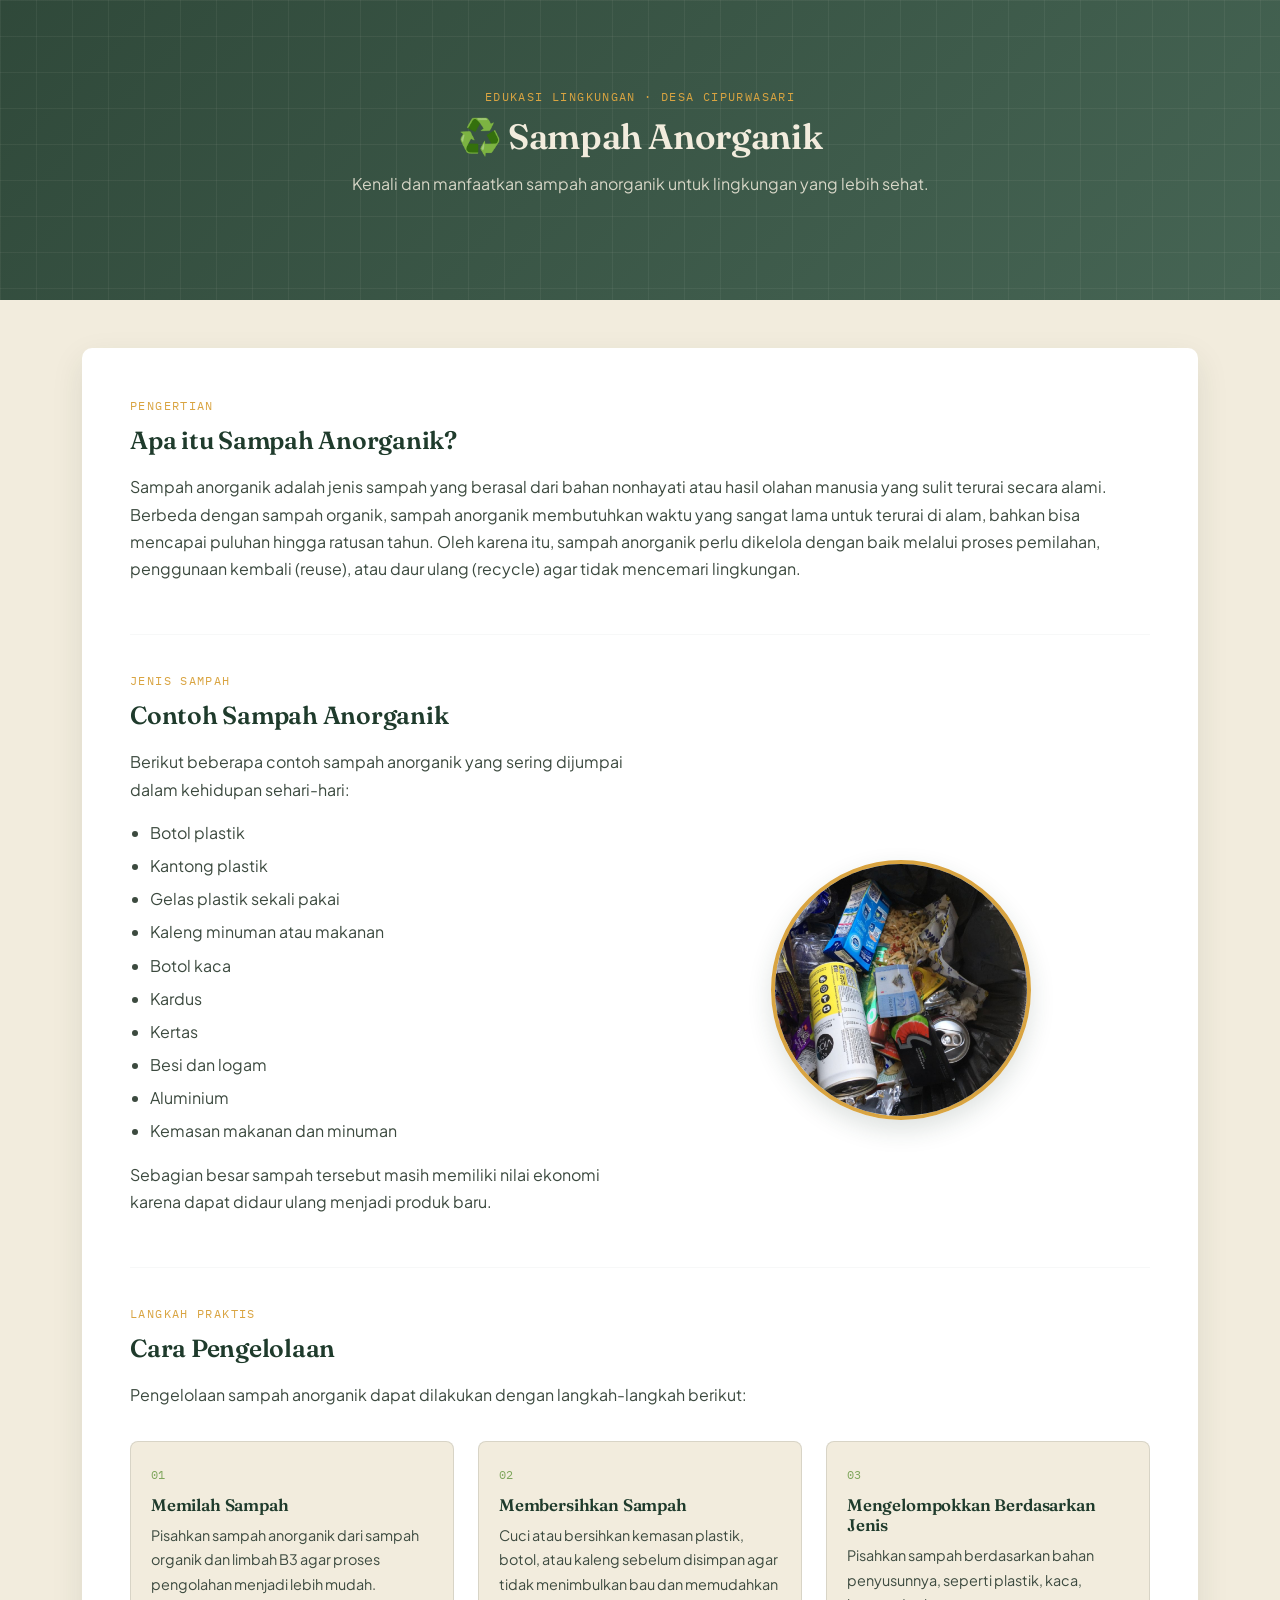
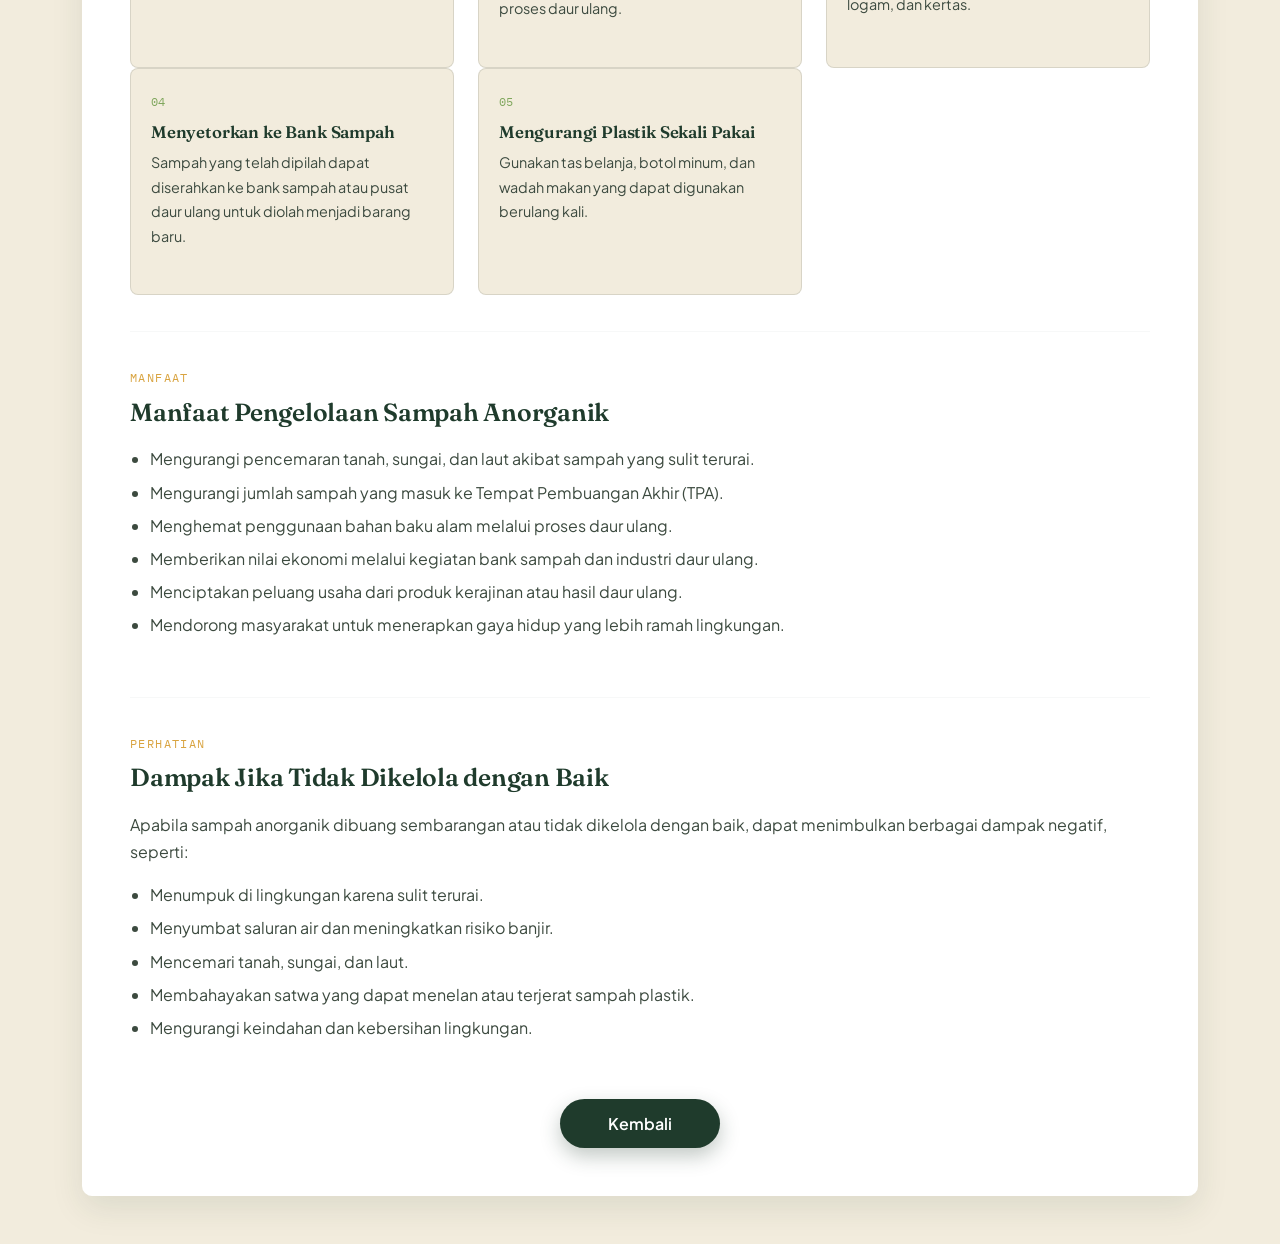
==== edukasi_sampah/anorganik.html @ ffa45c89 "First Commit" ====
<!doctype html>
<html lang="id">
  <head>
    <meta charset="UTF-8" />
    <meta name="viewport" content="width=device-width, initial-scale=1" />
    <title>Sampah Anorganik — Edukasi Desa Cipurwasari</title>

    <link rel="preconnect" href="https://fonts.googleapis.com" />
    <link href="https://fonts.googleapis.com/css2?family=Fraunces:opsz,wght@9..144,400;9..144,500;9..144,600;9..144,700&family=Plus+Jakarta+Sans:wght@400;500;600;700&family=IBM+Plex+Mono:wght@400;500&display=swap" rel="stylesheet" />
    <link href="https://cdn.jsdelivr.net/npm/bootstrap@5.3.3/dist/css/bootstrap.min.css" rel="stylesheet" />

    <style>
      :root {
        --green-deep: #1f3b2c;
        --green-mid: #2e5241;
        --gold: #d9a441;
        --ivory: #f2ecdd;
        --indigo: #2b4570;
        --bamboo: #7fa65c;
        --ink: #182a20;
        --line: rgba(24, 42, 32, 0.12);
      }
      * {
        box-sizing: border-box;
      }
      body {
        background: var(--ivory);
        font-family: "Plus Jakarta Sans", sans-serif;
        color: var(--ink);
        line-height: 1.7;
      }
      h1,
      h2,
      h3,
      h4 {
        font-family: "Fraunces", serif;
        font-weight: 600;
        letter-spacing: -0.01em;
        color: var(--green-deep);
      }
      .eyebrow {
        font-family: "IBM Plex Mono", monospace;
        font-size: 0.72rem;
        letter-spacing: 0.12em;
        text-transform: uppercase;
        color: var(--gold);
        display: block;
        margin-bottom: 10px;
      }

      /* ===== HERO ===== */
      .hero {
        min-height: 300px;
        background: linear-gradient(135deg, rgba(31, 59, 44, 0.92), rgba(46, 82, 65, 0.88)), url("https://i.pinimg.com/736x/19/a7/3b/19a73bc85f03c0e5d55bd42385acf7ff.jpg");
        background-size: cover;
        background-position: center;
        display: flex;
        justify-content: center;
        align-items: center;
        color: var(--ivory);
        text-align: center;
        padding: 40px 24px;
        position: relative;
        overflow: hidden;
      }
      .hero::before {
        content: "";
        position: absolute;
        inset: 0;
        background-image: linear-gradient(rgba(242, 236, 221, 0.06) 1px, transparent 1px), linear-gradient(90deg, rgba(242, 236, 221, 0.06) 1px, transparent 1px);
        background-size: 36px 36px;
      }
      .hero-inner {
        position: relative;
        z-index: 2;
        max-width: 640px;
      }
      .hero h1 {
        color: var(--ivory);
        font-size: 2.2rem;
        margin-bottom: 12px;
      }
      .hero p {
        color: rgba(242, 236, 221, 0.85);
        font-size: 1rem;
      }

      /* ===== CARD / CONTENT ===== */
      .card {
        border: none;
        border-radius: 10px;
        box-shadow: 0 12px 32px rgba(31, 59, 44, 0.1);
        background: #fff;
      }
      .card > .p-5 {
        padding: 48px !important;
      }
      h2 {
        font-size: 1.55rem;
        margin-bottom: 18px;
        text-align: left;
      }
      hr {
        border-top: 1px solid var(--line);
        margin: 36px 0;
      }

      .gambar-anorganik {
        width: 260px;
        height: 260px;
        object-fit: cover;
        border: 4px solid var(--gold);
        box-shadow: 0 10px 24px rgba(31, 59, 44, 0.15);
      }

      ul {
        padding-left: 20px;
      }
      ul li {
        margin-bottom: 6px;
        color: #3c4a3f;
      }
      p {
        color: #3c4a3f;
      }

      /* Numbered step cards for "Cara Pengelolaan" */
      .step {
        background: var(--ivory);
        border: 1px solid var(--line);
        border-radius: 8px;
        padding: 22px 20px;
        height: 100%;
        margin-bottom: 24px;
      }
      .step .step-num {
        font-family: "IBM Plex Mono", monospace;
        font-size: 0.78rem;
        color: var(--bamboo);
        display: block;
        margin-bottom: 10px;
      }
      .step h4 {
        font-size: 1.05rem;
        margin-bottom: 8px;
        color: var(--green-deep);
      }
      .step p {
        font-size: 0.9rem;
        margin-bottom: 0;
      }

      .btn-kembali {
        background-color: var(--green-deep);
        color: #fff;
        width: 160px;
        border-radius: 50px;
        padding: 11px 20px;
        font-weight: 600;
        font-family: "Plus Jakarta Sans", sans-serif;
        display: block;
        margin: 36px auto 0;
        text-align: center;
        text-decoration: none;
        transition: 0.25s ease;
        box-shadow: 0 8px 20px rgba(31, 59, 44, 0.28);
      }
      .btn-kembali:hover {
        background-color: var(--gold);
        color: var(--ink);
        transform: translateY(-2px);
      }
    </style>
  </head>

  <body>
    <section class="hero">
      <div class="hero-inner">
        <span class="eyebrow">Edukasi Lingkungan · Desa Cipurwasari</span>
        <h1>♻️ Sampah Anorganik</h1>
        <p>Kenali dan manfaatkan sampah anorganik untuk lingkungan yang lebih sehat.</p>
      </div>
    </section>

    <div class="container py-5">
      <div class="card p-5">
        <span class="eyebrow">Pengertian</span>
        <h2>Apa itu Sampah Anorganik?</h2>
        <p>
          Sampah anorganik adalah jenis sampah yang berasal dari bahan nonhayati atau hasil olahan manusia yang sulit terurai secara alami. Berbeda dengan sampah organik, sampah anorganik membutuhkan waktu yang sangat lama untuk terurai di
          alam, bahkan bisa mencapai puluhan hingga ratusan tahun. Oleh karena itu, sampah anorganik perlu dikelola dengan baik melalui proses pemilahan, penggunaan kembali (reuse), atau daur ulang (recycle) agar tidak mencemari lingkungan.
        </p>

        <hr />

        <span class="eyebrow">Jenis Sampah</span>
        <h2>Contoh Sampah Anorganik</h2>

        <div class="row align-items-center">
          <div class="col-md-6">
            <p>Berikut beberapa contoh sampah anorganik yang sering dijumpai dalam kehidupan sehari-hari:</p>
            <ul>
              <li>Botol plastik</li>
              <li>Kantong plastik</li>
              <li>Gelas plastik sekali pakai</li>
              <li>Kaleng minuman atau makanan</li>
              <li>Botol kaca</li>
              <li>Kardus</li>
              <li>Kertas</li>
              <li>Besi dan logam</li>
              <li>Aluminium</li>
              <li>Kemasan makanan dan minuman</li>
            </ul>
            <p>Sebagian besar sampah tersebut masih memiliki nilai ekonomi karena dapat didaur ulang menjadi produk baru.</p>
          </div>

          <div class="col-md-6">
            <img src="/img/contoh anorganik.png" class="img-fluid rounded-circle d-block mx-auto gambar-anorganik" alt="Sampah Anorganik" />
          </div>
        </div>

        <hr />

        <span class="eyebrow">Langkah Praktis</span>
        <h2>Cara Pengelolaan</h2>
        <p>Pengelolaan sampah anorganik dapat dilakukan dengan langkah-langkah berikut:</p>

        <div class="row mt-3">
          <div class="col-md-4">
            <div class="step">
              <span class="step-num">01</span>
              <h4>Memilah Sampah</h4>
              <p>Pisahkan sampah anorganik dari sampah organik dan limbah B3 agar proses pengolahan menjadi lebih mudah.</p>
            </div>
          </div>
          <div class="col-md-4">
            <div class="step">
              <span class="step-num">02</span>
              <h4>Membersihkan Sampah</h4>
              <p>Cuci atau bersihkan kemasan plastik, botol, atau kaleng sebelum disimpan agar tidak menimbulkan bau dan memudahkan proses daur ulang.</p>
            </div>
          </div>
          <div class="col-md-4">
            <div class="step">
              <span class="step-num">03</span>
              <h4>Mengelompokkan Berdasarkan Jenis</h4>
              <p>Pisahkan sampah berdasarkan bahan penyusunnya, seperti plastik, kaca, logam, dan kertas.</p>
            </div>
          </div>
          <div class="col-md-4">
            <div class="step">
              <span class="step-num">04</span>
              <h4>Menyetorkan ke Bank Sampah</h4>
              <p>Sampah yang telah dipilah dapat diserahkan ke bank sampah atau pusat daur ulang untuk diolah menjadi barang baru.</p>
            </div>
          </div>
          <div class="col-md-4">
            <div class="step">
              <span class="step-num">05</span>
              <h4>Mengurangi Plastik Sekali Pakai</h4>
              <p>Gunakan tas belanja, botol minum, dan wadah makan yang dapat digunakan berulang kali.</p>
            </div>
          </div>
        </div>

        <hr />

        <span class="eyebrow">Manfaat</span>
        <h2>Manfaat Pengelolaan Sampah Anorganik</h2>
        <ul>
          <li>Mengurangi pencemaran tanah, sungai, dan laut akibat sampah yang sulit terurai.</li>
          <li>Mengurangi jumlah sampah yang masuk ke Tempat Pembuangan Akhir (TPA).</li>
          <li>Menghemat penggunaan bahan baku alam melalui proses daur ulang.</li>
          <li>Memberikan nilai ekonomi melalui kegiatan bank sampah dan industri daur ulang.</li>
          <li>Menciptakan peluang usaha dari produk kerajinan atau hasil daur ulang.</li>
          <li>Mendorong masyarakat untuk menerapkan gaya hidup yang lebih ramah lingkungan.</li>
        </ul>

        <hr />

        <span class="eyebrow">Perhatian</span>
        <h2>Dampak Jika Tidak Dikelola dengan Baik</h2>
        <p>Apabila sampah anorganik dibuang sembarangan atau tidak dikelola dengan baik, dapat menimbulkan berbagai dampak negatif, seperti:</p>
        <ul>
          <li>Menumpuk di lingkungan karena sulit terurai.</li>
          <li>Menyumbat saluran air dan meningkatkan risiko banjir.</li>
          <li>Mencemari tanah, sungai, dan laut.</li>
          <li>Membahayakan satwa yang dapat menelan atau terjerat sampah plastik.</li>
          <li>Mengurangi keindahan dan kebersihan lingkungan.</li>
        </ul>

        <a href="/edukasi.html" class="btn-kembali"> Kembali </a>
      </div>
    </div>
  </body>
</html>
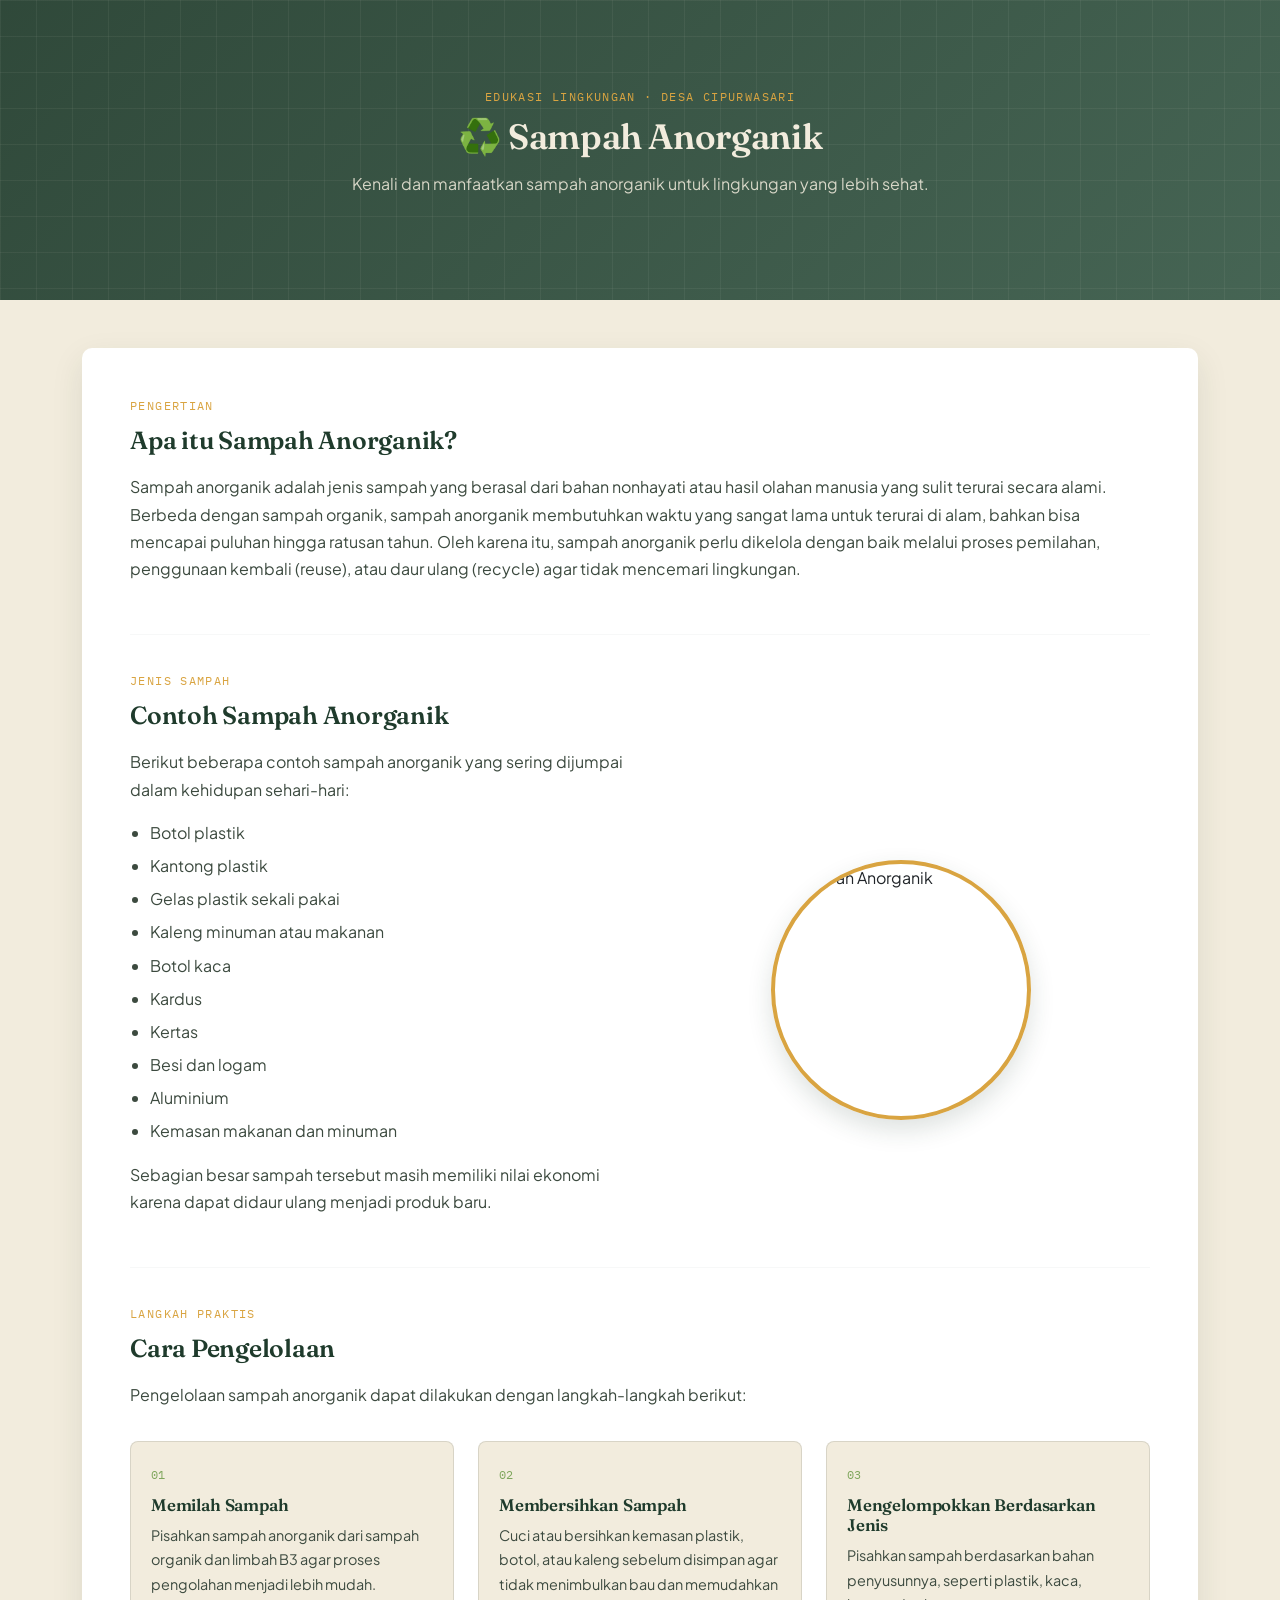
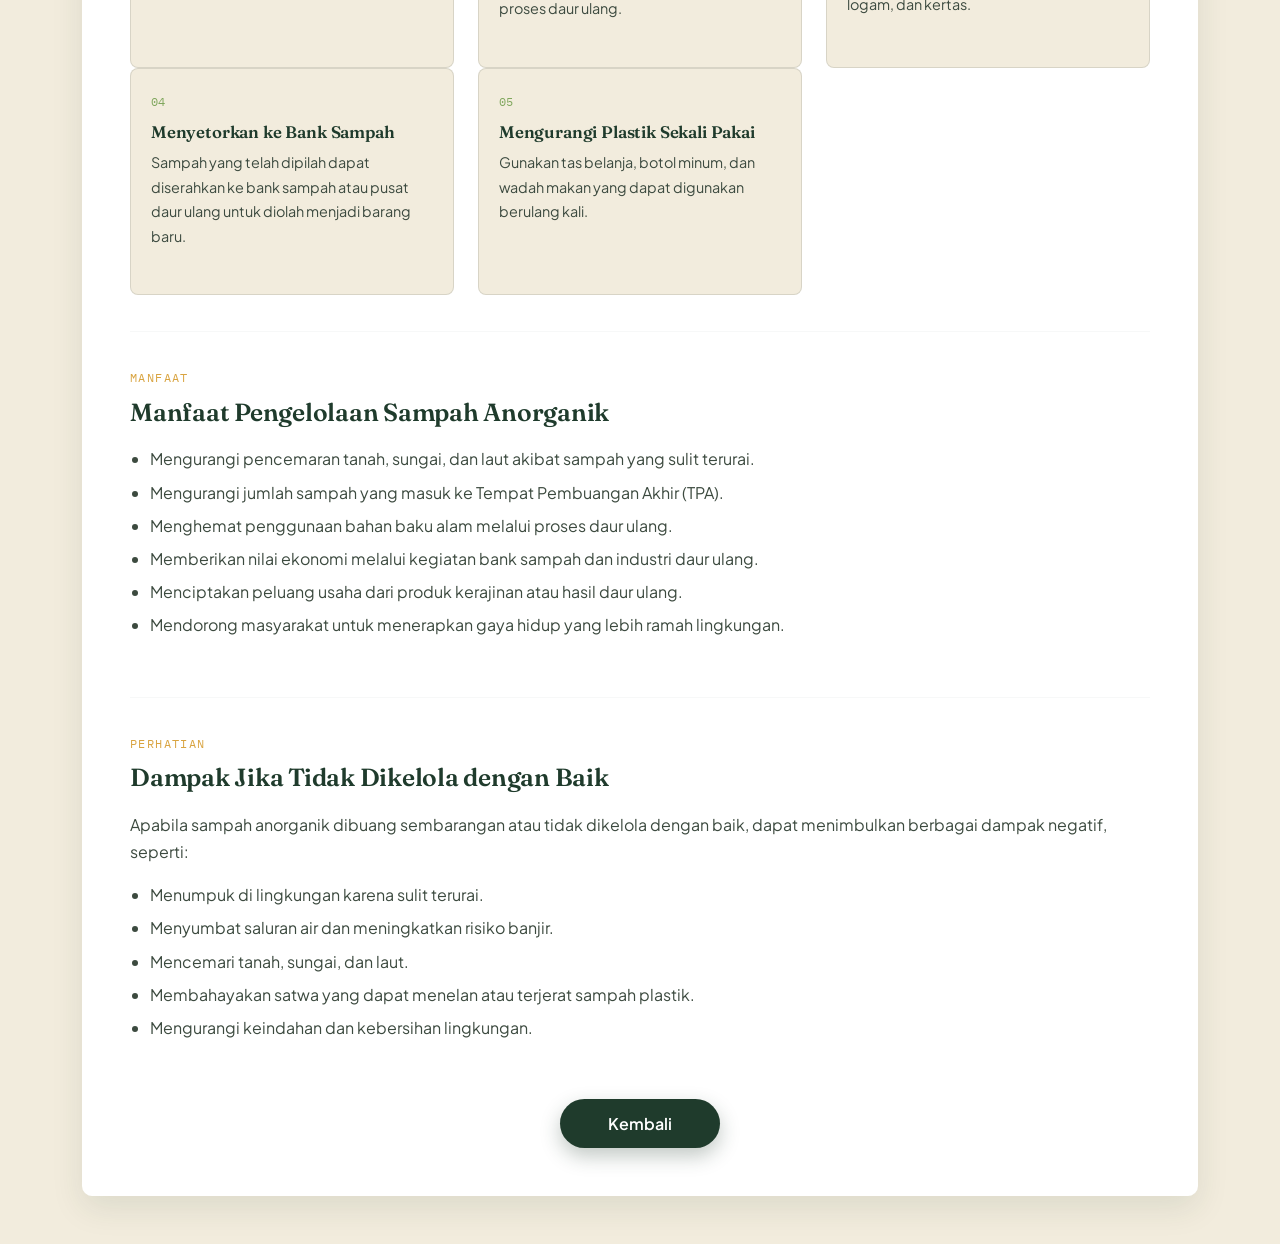
==== commit 1aa160c2: "Update anorganik.html" ====
--- a/edukasi_sampah/anorganik.html
+++ b/edukasi_sampah/anorganik.html
@@ -215,7 +215,7 @@
           </div>
 
           <div class="col-md-6">
-            <img src="/img/contoh anorganik.png" class="img-fluid rounded-circle d-block mx-auto gambar-anorganik" alt="Sampah Anorganik" />
+            <img src="./img/contoh anorganik.png" class="img-fluid rounded-circle d-block mx-auto gambar-anorganik" alt="Sampah Anorganik" />
           </div>
         </div>
 
@@ -289,7 +289,7 @@
           <li>Mengurangi keindahan dan kebersihan lingkungan.</li>
         </ul>
 
-        <a href="/edukasi.html" class="btn-kembali"> Kembali </a>
+        <a href="/Website_Edukasi_Sampah/edukasi.html" class="btn-kembali"> Kembali </a>
       </div>
     </div>
   </body>
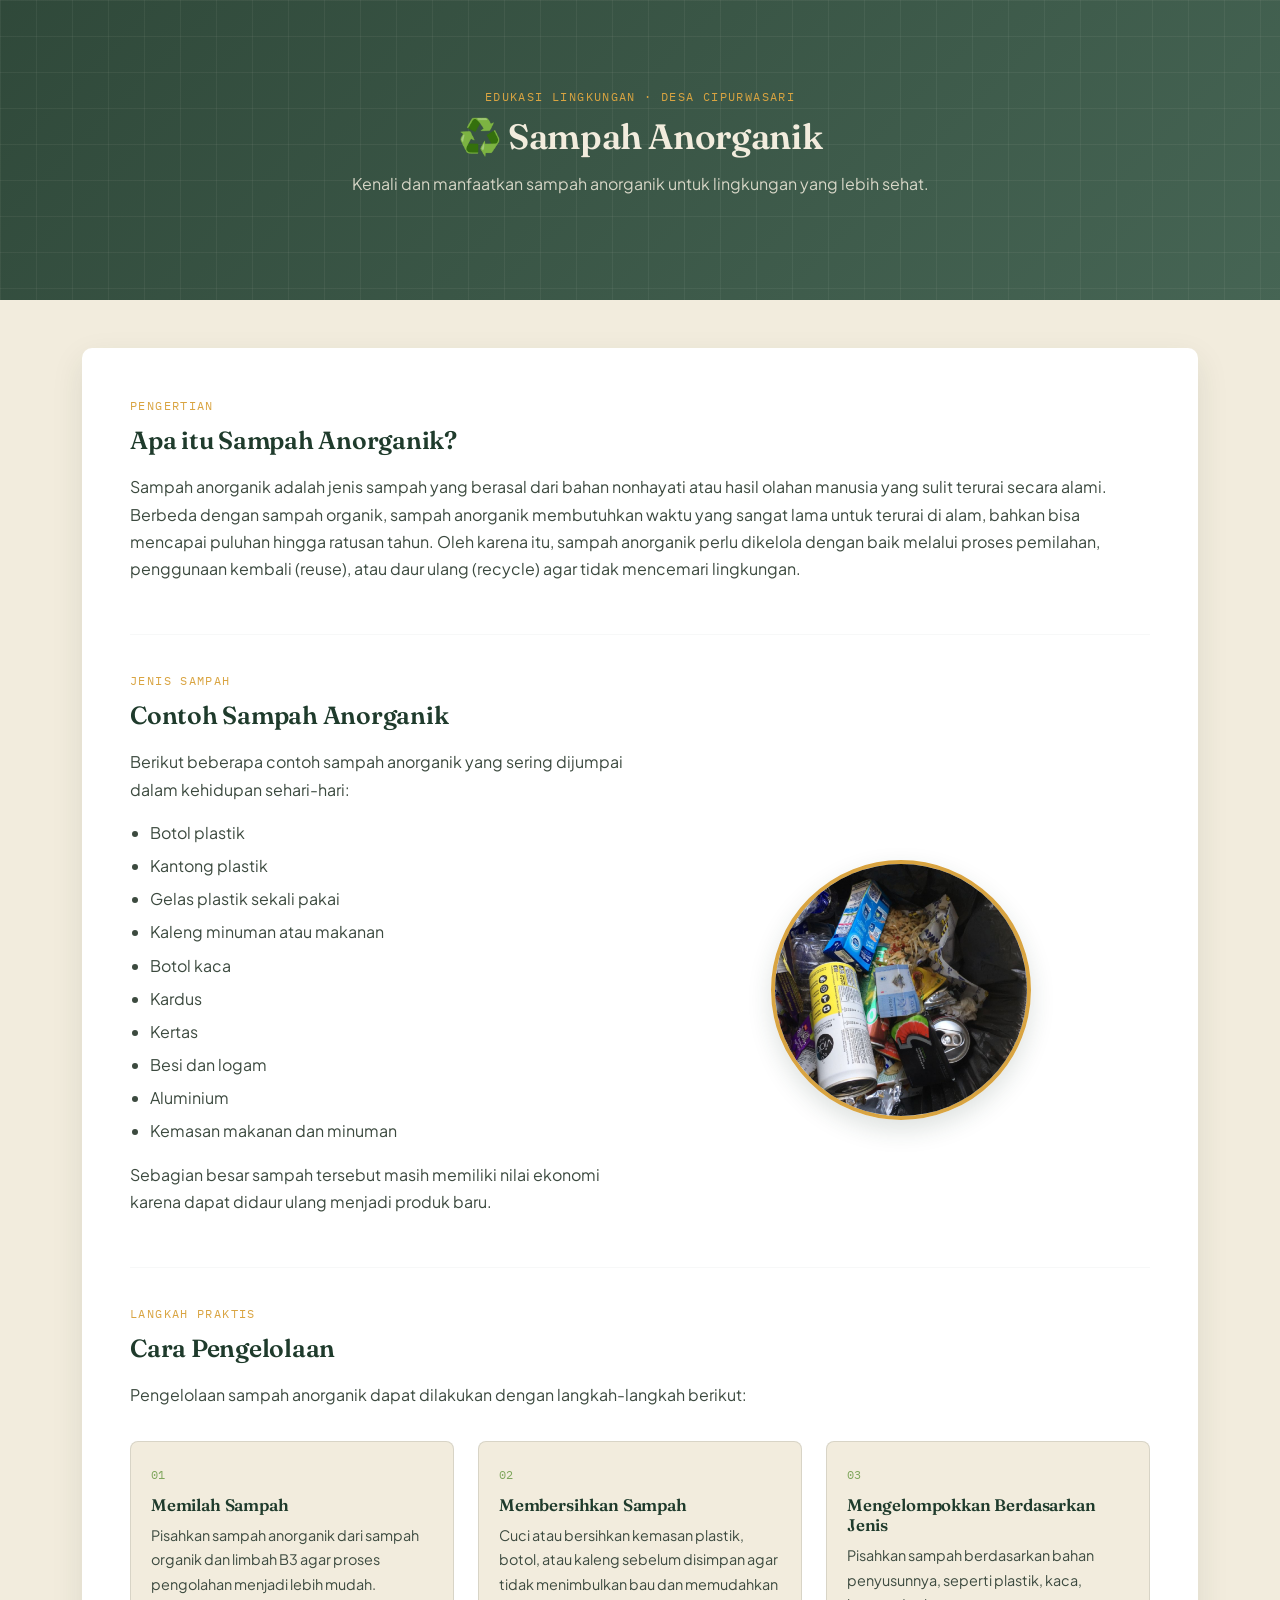
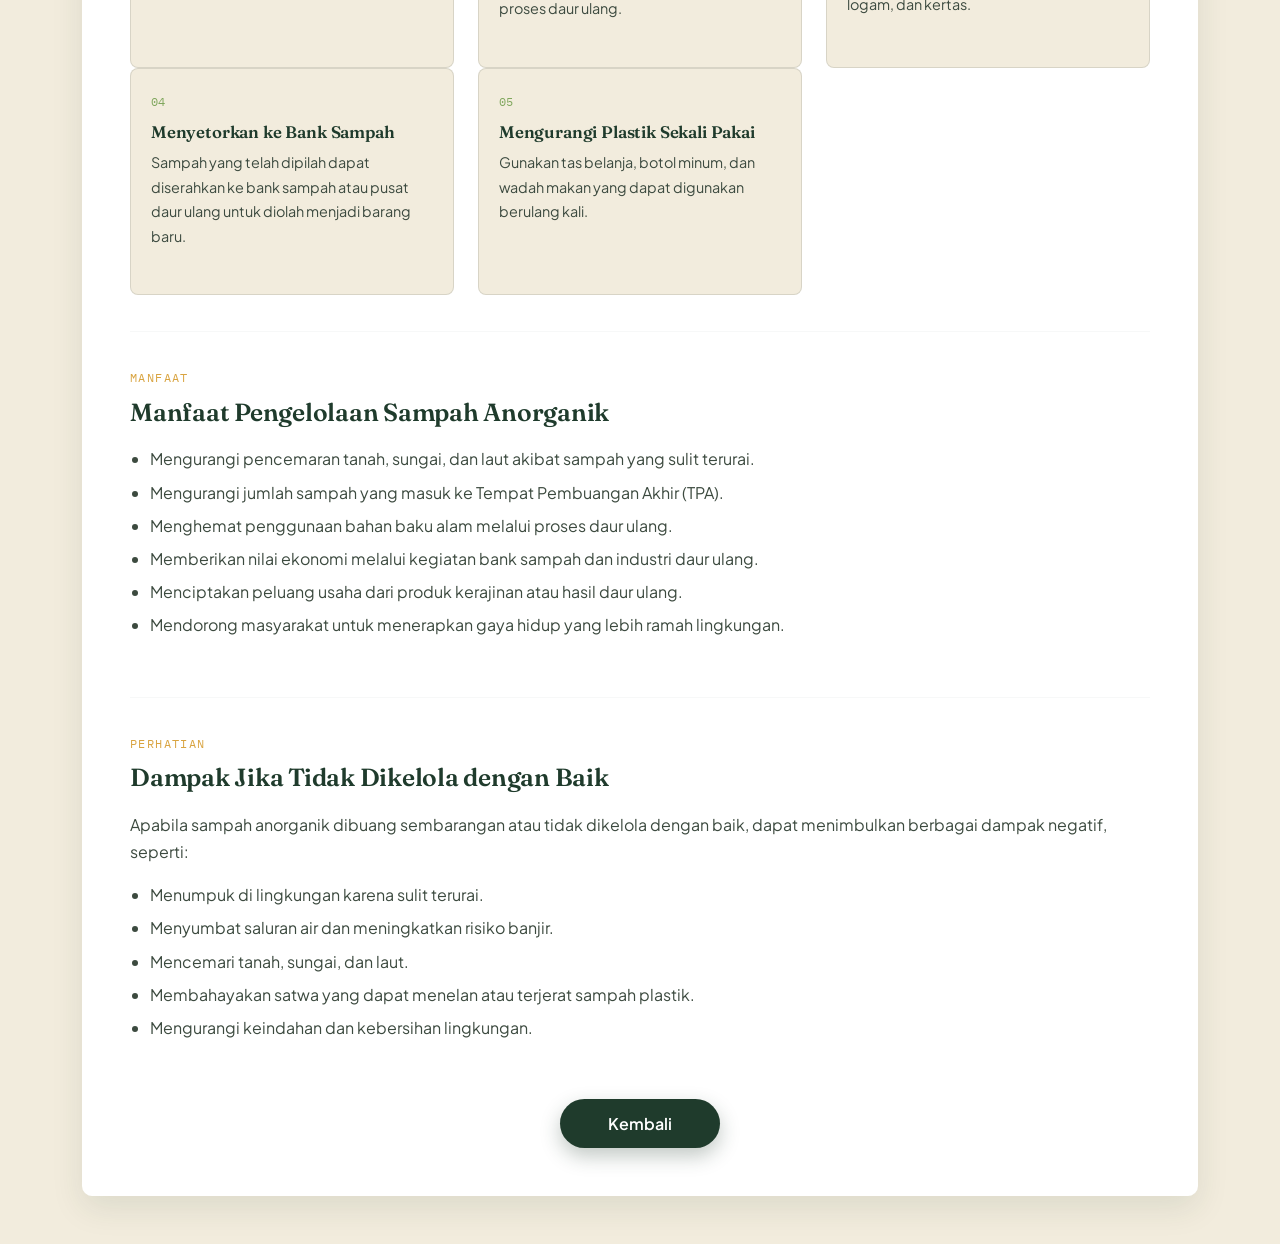
==== commit 8f73dd43: "Update anorganik.html" ====
--- a/edukasi_sampah/anorganik.html
+++ b/edukasi_sampah/anorganik.html
@@ -215,7 +215,7 @@
           </div>
 
           <div class="col-md-6">
-            <img src="./img/contoh anorganik.png" class="img-fluid rounded-circle d-block mx-auto gambar-anorganik" alt="Sampah Anorganik" />
+            <img src="../img/contoh anorganik.png" class="img-fluid rounded-circle d-block mx-auto gambar-anorganik" alt="Sampah Anorganik" />
           </div>
         </div>
 
@@ -289,7 +289,9 @@
           <li>Mengurangi keindahan dan kebersihan lingkungan.</li>
         </ul>
 
-        <a href="/Website_Edukasi_Sampah/edukasi.html" class="btn-kembali"> Kembali </a>
+        <a href="../edukasi.html" class="btn-kembali">
+    Kembali
+</a>
       </div>
     </div>
   </body>
